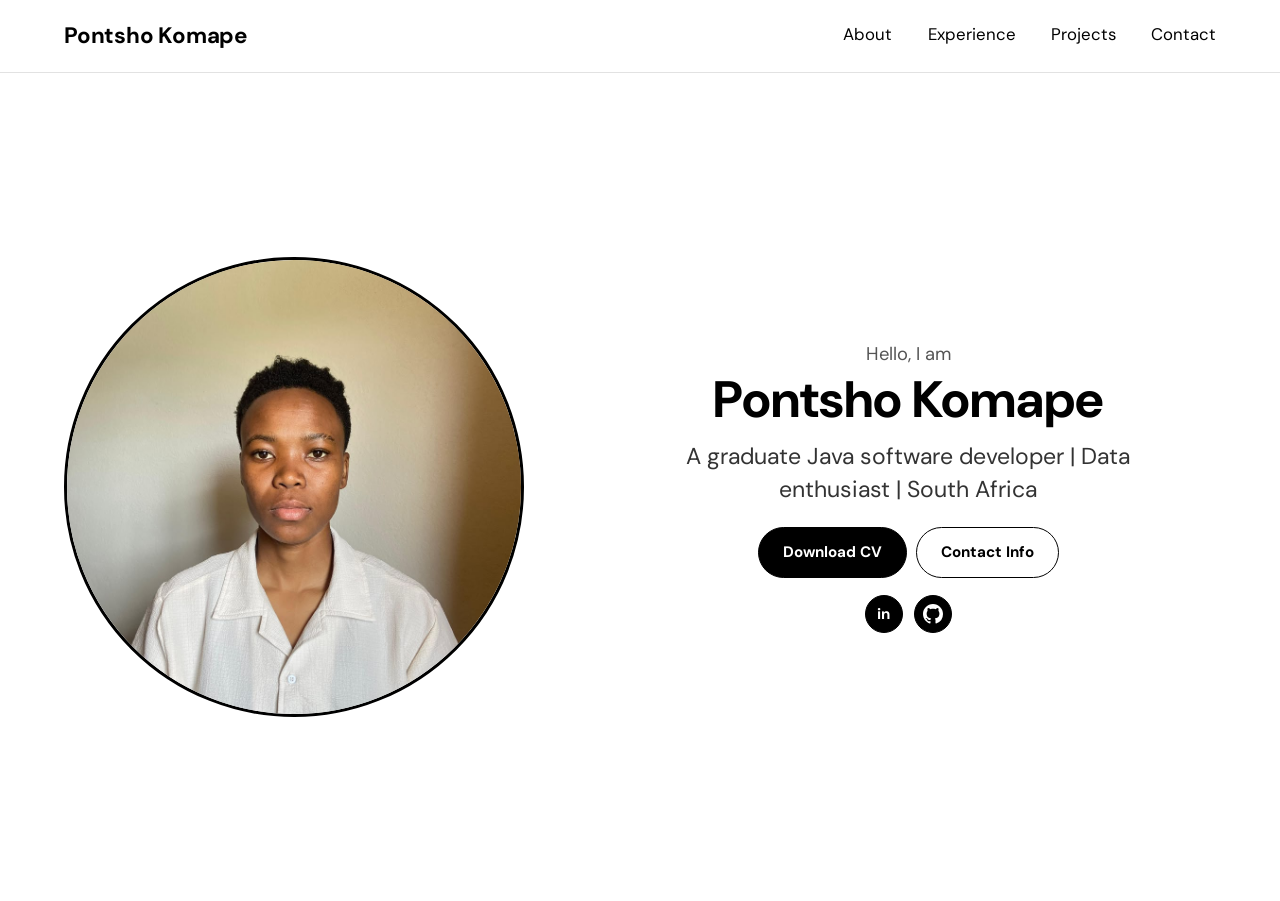
==== index.html @ f1bb5bcd "Add home page" ====
<!DOCTYPE html>
<html lang="en">
<head>
<meta charset="utf-8">
<meta name="viewport" content="width=device-width, initial-scale=1">
<title>Pontsho Komape | Graduate Java Software Developer</title>
<link rel="preconnect" href="https://fonts.googleapis.com">
<link rel="preconnect" href="https://fonts.gstatic.com" crossorigin>
<link href="https://fonts.googleapis.com/css2?family=DM+Sans:wght@400;500;700&display=swap" rel="stylesheet">
<link rel="stylesheet" href="css/style.css">
</head>
<body>

<header class="site-header">
  <div class="bar">
    <a class="logo" href="index.html">Pontsho Komape</a>

    <button class="burger" aria-label="Open menu" aria-expanded="false" aria-controls="nav">
      <span></span><span></span><span></span>
    </button>

    <nav id="nav" class="nav">
      <a href="about.html">About</a>
      <a href="experience.html">Experience</a>
      <a href="projects.html">Projects</a>
      <a href="contact.html">Contact</a>
    </nav>
  </div>
</header>

<main class="hero">
  <div class="hero-photo">
    <img src="images/portfoliohomepage.jpeg" alt="Portrait of Pontsho Komape" data-fallback>
  </div>

  <div class="hero-text">
    <p class="hello">Hello, I am</p>
    <h1>Pontsho Komape</h1>
    <p class="role">A graduate Java software developer | Data enthusiast | South Africa</p>

    <div class="actions">
      <a class="btn solid" href="cv/Pontsho-Komape-CV.pdf" download>Download CV</a>
      <a class="btn line" href="contact.html">Contact Info</a>
    </div>

    <div class="social">
      <a href="https://www.linkedin.com/in/YOUR-LINKEDIN" aria-label="LinkedIn">in</a>
      <a href="https://github.com/YOUR-GITHUB" aria-label="GitHub">
        <svg viewBox="0 0 16 16" aria-hidden="true"><path d="M8 0C3.58 0 0 3.58 0 8c0 3.54 2.29 6.53 5.47 7.59.4.07.55-.17.55-.38 0-.19-.01-.82-.01-1.49-2.01.37-2.53-.49-2.69-.94-.09-.23-.48-.94-.82-1.13-.28-.15-.68-.52-.01-.53.63-.01 1.08.58 1.23.82.72 1.21 1.87.87 2.33.66.07-.52.28-.87.51-1.07-1.78-.2-3.64-.89-3.64-3.95 0-.87.31-1.59.82-2.15-.08-.2-.36-1.02.08-2.12 0 0 .67-.21 2.2.82.64-.18 1.32-.27 2-.27.68 0 1.36.09 2 .27 1.53-1.04 2.2-.82 2.2-.82.44 1.1.16 1.92.08 2.12.51.56.82 1.27.82 2.15 0 3.07-1.87 3.75-3.65 3.95.29.25.54.73.54 1.48 0 1.07-.01 1.93-.01 2.2 0 .21.15.46.55.38A8.013 8.013 0 0016 8c0-4.42-3.58-8-8-8z"/></svg>
      </a>
    </div>
  </div>
</main>

<script src="js/main.js"></script>
</body>
</html>
---- css/style.css ----
:root{
  --black:#000;
  --white:#fff;
  --grey:#555;
  --line:#e2e2e2;
  --font:"DM Sans",system-ui,-apple-system,"Segoe UI",sans-serif;
  --header-h:72px;
}
*{box-sizing:border-box;margin:0;padding:0}
body{font-family:var(--font);color:var(--black);background:var(--white);line-height:1.5}
a{color:inherit}
:focus-visible{outline:2px solid var(--black);outline-offset:3px}

/*  Header*/

.site-header{background:var(--white);border-bottom:1px solid var(--line);position:relative;z-index:20}
.bar{height:var(--header-h);padding:0 clamp(1.25rem,5vw,4rem);display:flex;align-items:center;justify-content:space-between}
.logo{font-size:1.4rem;font-weight:700;text-decoration:none;letter-spacing:-.01em}
.nav{display:flex;gap:2.2rem}
.nav a{text-decoration:none;font-size:1.05rem;padding:.3rem 0;border-bottom:2px solid transparent}
.nav a:hover,.nav a[aria-current="page"]{border-bottom-color:var(--black)}

/* hamburger (hidden on desktop) */

.burger{display:none;width:44px;height:44px;background:none;border:0;cursor:pointer;
  flex-direction:column;justify-content:center;align-items:center;gap:6px}
.burger span{display:block;width:26px;height:2.5px;background:var(--black);border-radius:2px;
  transition:transform .25s,opacity .2s}
.burger[aria-expanded="true"] span:nth-child(1){transform:translateY(8.5px) rotate(45deg)}
.burger[aria-expanded="true"] span:nth-child(2){opacity:0}
.burger[aria-expanded="true"] span:nth-child(3){transform:translateY(-8.5px) rotate(-45deg)}

/* Hero */
/* phones: photo and text stay side by side, photo small at the top right */
.hero{
  display:flex;flex-direction:row-reverse;align-items:flex-start;justify-content:space-between;
  gap:1rem;padding:2rem clamp(1.25rem,5vw,4rem) 3rem;
}
.hero-photo{flex:0 0 clamp(92px,27vw,130px)}
.hero-photo img,.photo-fallback{
  display:block;width:100%;aspect-ratio:1;border-radius:50%;
  object-fit:cover;object-position:50% 20%;
  border:2px solid var(--black);
}

.photo-fallback{display:grid;place-items:center;font-size:2rem;font-weight:700;background:#f2f2f2}

.hero-text{flex:1;min-width:0;text-align:left}
.hello{color:var(--grey);font-size:clamp(.85rem,3vw,1.1rem)}
.hero h1{font-size:clamp(1.7rem,7.5vw,3rem);font-weight:700;line-height:1.1;margin:.25rem 0 .7rem}
.role{color:#333;font-size:clamp(.85rem,3.2vw,1.35rem);line-height:1.45}

.actions{display:flex;flex-wrap:wrap;gap:.6rem;margin-top:1.3rem}
.btn{display:inline-block;text-decoration:none;font-weight:700;font-size:.85rem;
  padding:.7rem 1.2rem;border:1.5px solid var(--black);border-radius:999px;
  transition:background .2s,color .2s}
.btn.solid{background:var(--black);color:var(--white)}
.btn.solid:hover{background:var(--white);color:var(--black)}
.btn.line{background:var(--white);color:var(--black)}
.btn.line:hover{background:var(--black);color:var(--white)}

.social{display:flex;gap:.7rem;margin-top:1.1rem}
.social a{width:38px;height:38px;border-radius:50%;background:var(--black);color:var(--white);
  display:grid;place-items:center;font-weight:700;font-size:.95rem;text-decoration:none;
  border:1.5px solid var(--black);transition:background .2s,color .2s}
.social a:hover{background:var(--white);color:var(--black)}
.social svg{width:20px;height:20px;fill:currentColor}

/* Tablet and desktop: big photo left, centred text right */
@media (min-width:768px){
  .hero{flex-direction:row;align-items:center;justify-content:center;gap:clamp(2rem,6vw,6rem);
    min-height:calc(100vh - var(--header-h));padding:2rem clamp(1.25rem,5vw,4rem)}
  .hero-photo{flex:0 0 clamp(280px,36vw,460px)}
  .hero-photo img,.photo-fallback{border-width:3px}
  .hero-text{text-align:center}
  .hello{font-size:1.15rem}
  .hero h1{font-size:clamp(2.2rem,4vw,3.4rem)}
  .role{font-size:clamp(1.1rem,1.8vw,1.6rem);max-width:30ch;margin-inline:auto}
  .actions,.social{justify-content:center}
  .btn{font-size:.95rem;padding:.8rem 1.5rem}
}

/* ---------- Phones: hamburger menu ---------- */
@media (max-width:767px){
  :root{--header-h:64px}
  .logo{font-size:1.2rem}
  .burger{display:flex}
  .nav{
    display:none;position:absolute;top:var(--header-h);left:0;right:0;
    flex-direction:column;gap:0;background:var(--white);
    border-bottom:1px solid var(--black);padding:.4rem clamp(1.25rem,5vw,4rem) 1rem;
  }
  .nav.open{display:flex}
  .nav a{padding:.9rem 0;border-bottom:1px solid var(--line);font-size:1.1rem}
  .nav a:last-child{border-bottom:0}
}

@media (prefers-reduced-motion:reduce){*{transition:none!important}}
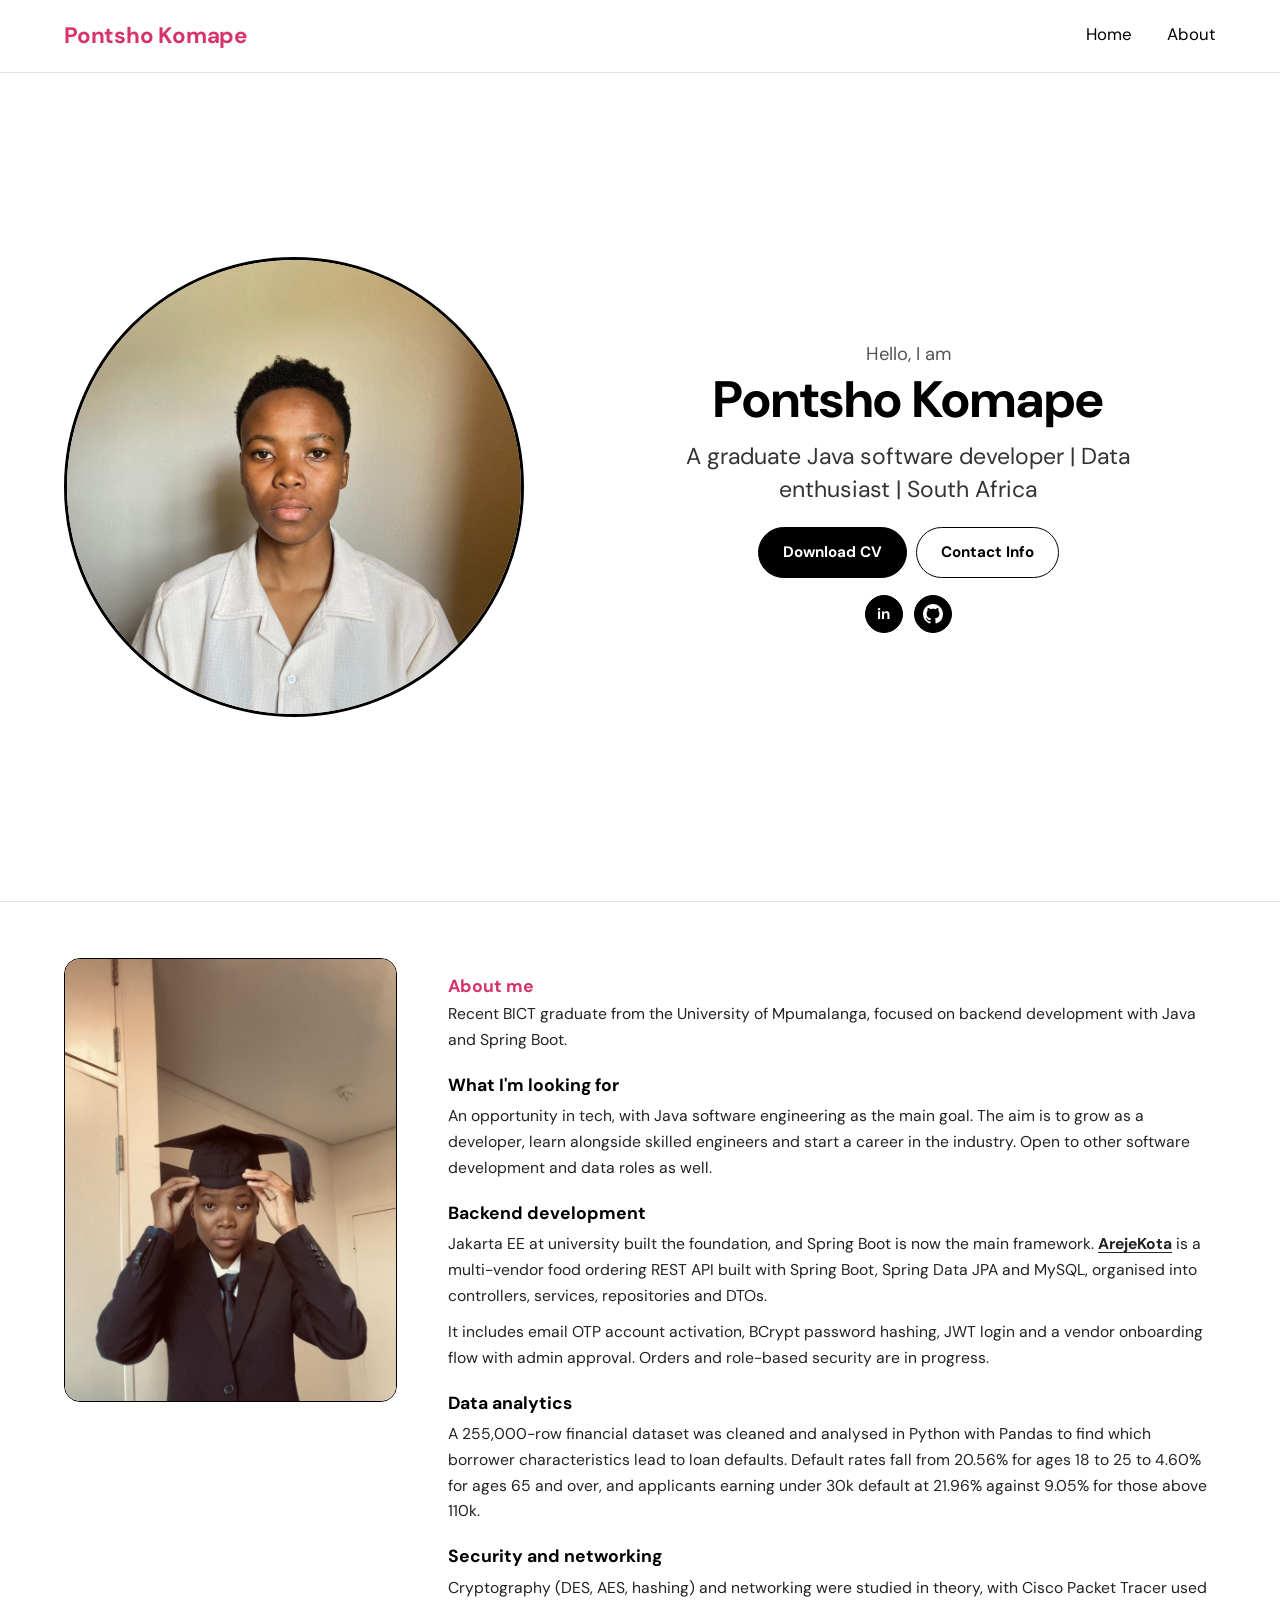
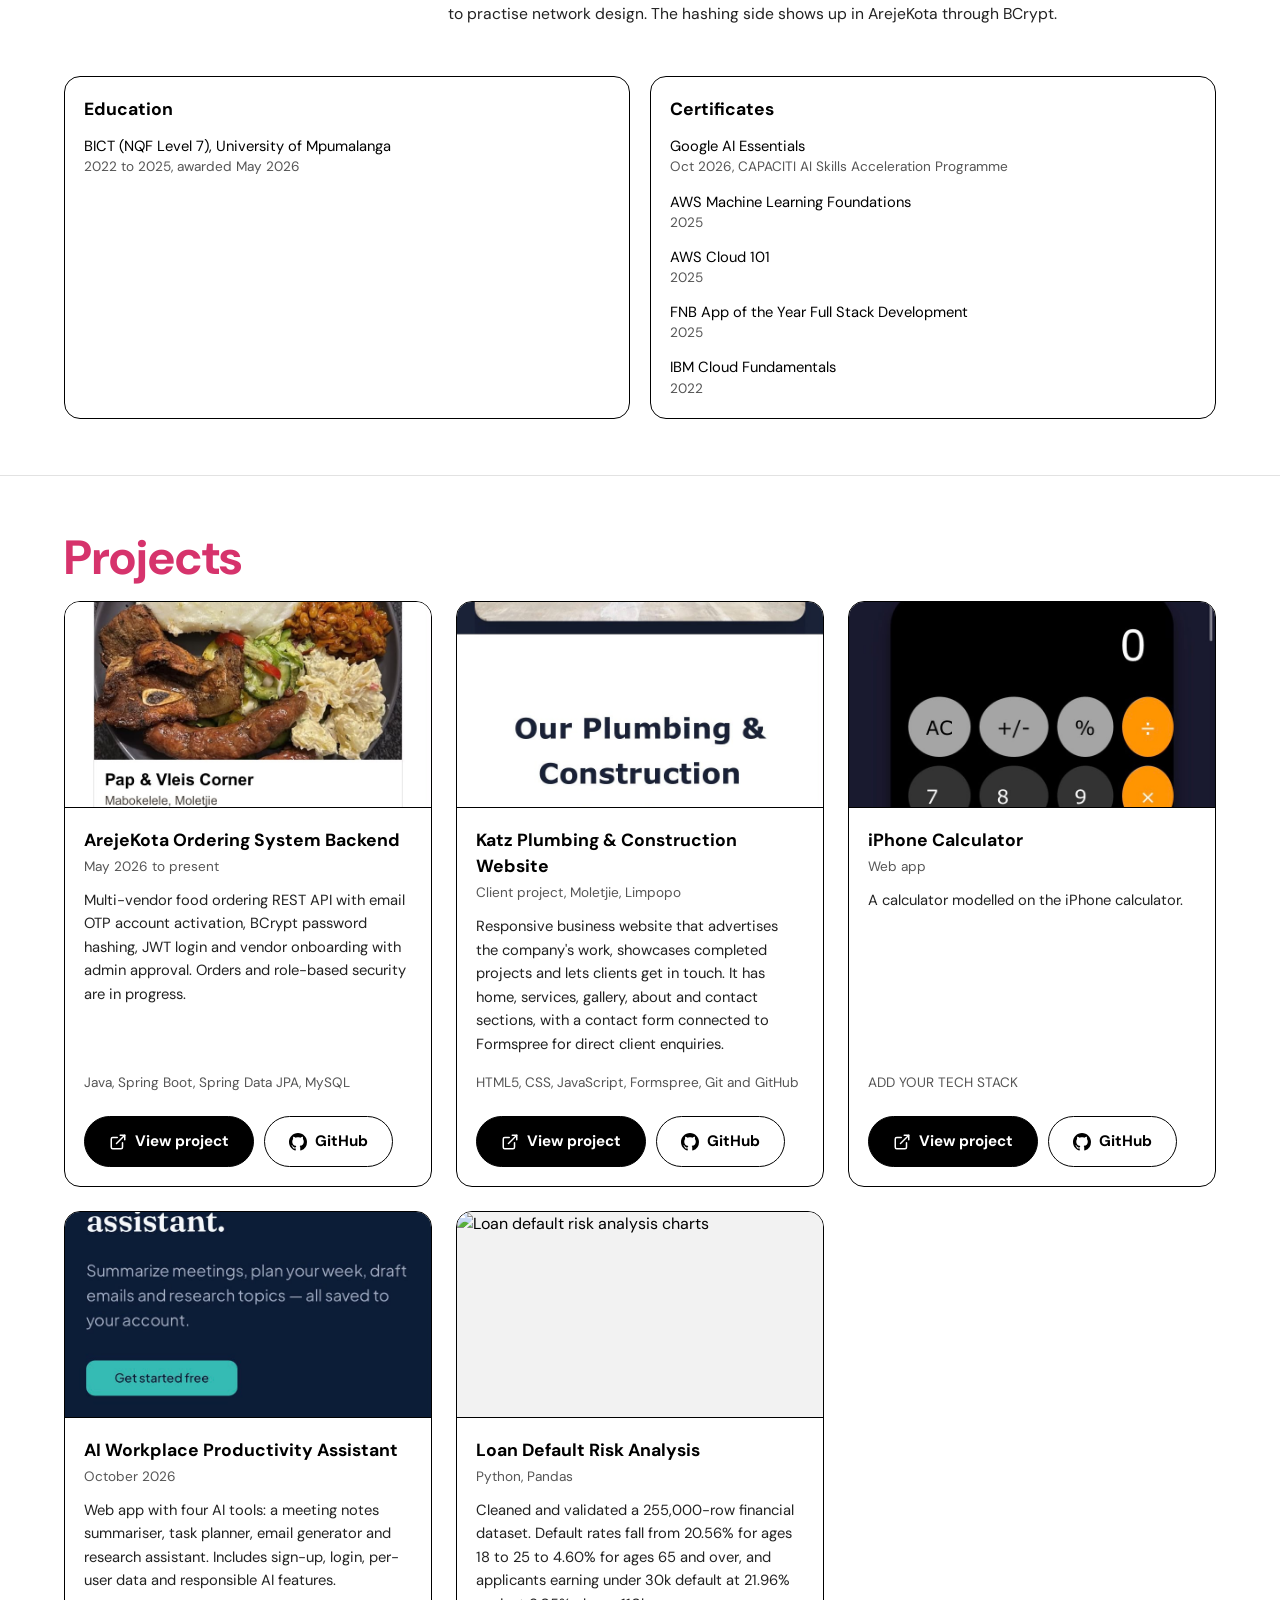
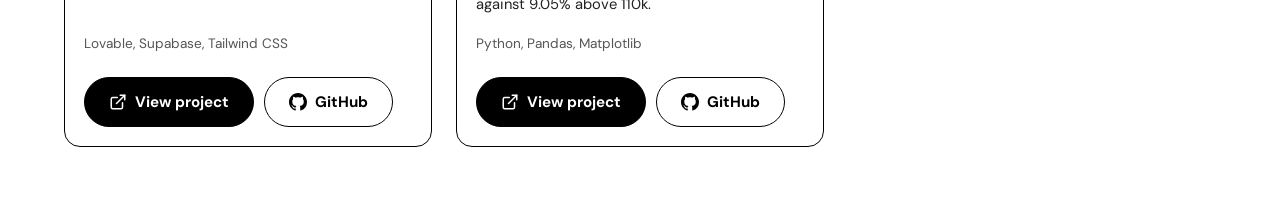
==== commit 02e13d25: "Add About, Projects and Skills sections to the portfolio" ====
--- a/index.html
+++ b/index.html
@@ -13,45 +13,199 @@
 
 <header class="site-header">
   <div class="bar">
-    <a class="logo" href="index.html">Pontsho Komape</a>
+    <a class="logo" href="#home">Pontsho Komape</a>
 
     <button class="burger" aria-label="Open menu" aria-expanded="false" aria-controls="nav">
       <span></span><span></span><span></span>
     </button>
 
     <nav id="nav" class="nav">
-      <a href="about.html">About</a>
-      <a href="experience.html">Experience</a>
-      <a href="projects.html">Projects</a>
-      <a href="contact.html">Contact</a>
+      <a href="#home">Home</a>
+      <a href="#about">About</a>
     </nav>
   </div>
 </header>
 
-<main class="hero">
-  <div class="hero-photo">
-    <img src="images/portfoliohomepage.jpeg" alt="Portrait of Pontsho Komape" data-fallback>
-  </div>
-
-  <div class="hero-text">
-    <p class="hello">Hello, I am</p>
-    <h1>Pontsho Komape</h1>
-    <p class="role">A graduate Java software developer | Data enthusiast | South Africa</p>
-
-    <div class="actions">
-      <a class="btn solid" href="cv/Pontsho-Komape-CV.pdf" download>Download CV</a>
-      <a class="btn line" href="contact.html">Contact Info</a>
-    </div>
-
-    <div class="social">
-      <a href="https://www.linkedin.com/in/YOUR-LINKEDIN" aria-label="LinkedIn">in</a>
-      <a href="https://github.com/YOUR-GITHUB" aria-label="GitHub">
-        <svg viewBox="0 0 16 16" aria-hidden="true"><path d="M8 0C3.58 0 0 3.58 0 8c0 3.54 2.29 6.53 5.47 7.59.4.07.55-.17.55-.38 0-.19-.01-.82-.01-1.49-2.01.37-2.53-.49-2.69-.94-.09-.23-.48-.94-.82-1.13-.28-.15-.68-.52-.01-.53.63-.01 1.08.58 1.23.82.72 1.21 1.87.87 2.33.66.07-.52.28-.87.51-1.07-1.78-.2-3.64-.89-3.64-3.95 0-.87.31-1.59.82-2.15-.08-.2-.36-1.02.08-2.12 0 0 .67-.21 2.2.82.64-.18 1.32-.27 2-.27.68 0 1.36.09 2 .27 1.53-1.04 2.2-.82 2.2-.82.44 1.1.16 1.92.08 2.12.51.56.82 1.27.82 2.15 0 3.07-1.87 3.75-3.65 3.95.29.25.54.73.54 1.48 0 1.07-.01 1.93-.01 2.2 0 .21.15.46.55.38A8.013 8.013 0 0016 8c0-4.42-3.58-8-8-8z"/></svg>
-      </a>
-    </div>
-  </div>
+<main>
+
+  <section id="home" class="hero">
+    <div class="hero-photo">
+      <img src="images/portfoliohomepage.jpeg" alt="Portrait of Pontsho Komape" data-fallback>
+    </div>
+
+    <div class="hero-text">
+      <p class="hello">Hello, I am</p>
+      <h1>Pontsho Komape</h1>
+      <p class="role">A graduate Java software developer | Data enthusiast | South Africa</p>
+
+      <div class="actions">
+        <a class="btn solid" href="cv/Pontsho-Komape-CV.pdf" download>Download CV</a>
+        <a class="btn line" href="mailto:pontshotizzy1@gmail.com">Contact Info</a>
+      </div>
+
+      <div class="social">
+        <a href="https://www.linkedin.com/in/pontsho-rouwen-komape-564748355" aria-label="LinkedIn">in</a>
+        <a href="https://github.com/Komape-Pontsho-Rouwen" aria-label="GitHub">
+          <svg viewBox="0 0 16 16" aria-hidden="true"><path d="M8 0C3.58 0 0 3.58 0 8c0 3.54 2.29 6.53 5.47 7.59.4.07.55-.17.55-.38 0-.19-.01-.82-.01-1.49-2.01.37-2.53-.49-2.69-.94-.09-.23-.48-.94-.82-1.13-.28-.15-.68-.52-.01-.53.63-.01 1.08.58 1.23.82.72 1.21 1.87.87 2.33.66.07-.52.28-.87.51-1.07-1.78-.2-3.64-.89-3.64-3.95 0-.87.31-1.59.82-2.15-.08-.2-.36-1.02.08-2.12 0 0 .67-.21 2.2.82.64-.18 1.32-.27 2-.27.68 0 1.36.09 2 .27 1.53-1.04 2.2-.82 2.2-.82.44 1.1.16 1.92.08 2.12.51.56.82 1.27.82 2.15 0 3.07-1.87 3.75-3.65 3.95.29.25.54.73.54 1.48 0 1.07-.01 1.93-.01 2.2 0 .21.15.46.55.38A8.013 8.013 0 0016 8c0-4.42-3.58-8-8-8z"/></svg>
+        </a>
+      </div>
+    </div>
+  </section>
+
+  <section id="about" class="section">
+    <div class="about">
+      <div class="about-photo">
+        <img src="images/aboutmeimage.jpeg" alt="Pontsho Komape in graduation attire" data-fallback>
+      </div>
+
+      <div class="about-text">
+        <h2 class="section-title">About me</h2>
+        <p>Recent BICT graduate from the University of Mpumalanga, focused on backend development with Java and Spring Boot.</p>
+
+        <h3>What I'm looking for</h3>
+        <p>An opportunity in tech, with Java software engineering as the main goal. The aim is to grow as a developer, learn alongside skilled engineers and start a career in the industry. Open to other software development and data roles as well.</p>
+
+        <h3>Backend development</h3>
+        <p>Jakarta EE at university built the foundation, and Spring Boot is now the main framework. <a href="https://github.com/Komape-Pontsho-Rouwen/ArejeKota-backend">ArejeKota</a> is a multi-vendor food ordering REST API built with Spring Boot, Spring Data JPA and MySQL, organised into controllers, services, repositories and DTOs.</p>
+        <p>It includes email OTP account activation, BCrypt password hashing, JWT login and a vendor onboarding flow with admin approval. Orders and role-based security are in progress.</p>
+
+        <h3>Data analytics</h3>
+        <p>A 255,000-row financial dataset was cleaned and analysed in Python with Pandas to find which borrower characteristics lead to loan defaults. Default rates fall from 20.56% for ages 18 to 25 to 4.60% for ages 65 and over, and applicants earning under 30k default at 21.96% against 9.05% for those above 110k.</p>
+
+        <h3>Security and networking</h3>
+        <p>Cryptography (DES, AES, hashing) and networking were studied in theory, with Cisco Packet Tracer used to practise network design. The hashing side shows up in ArejeKota through BCrypt.</p>
+      </div>
+    </div>
+
+    <div class="boxes">
+      <div class="box">
+        <h3>Education</h3>
+        <ul>
+          <li>BICT (NQF Level 7), University of Mpumalanga<span>2022 to 2025, awarded May 2026</span></li>
+        </ul>
+      </div>
+      <div class="box">
+        <h3>Certificates</h3>
+        <ul>
+          <li>Google AI Essentials<span>Oct 2026, CAPACITI AI Skills Acceleration Programme</span></li>
+          <li>AWS Machine Learning Foundations<span>2025</span></li>
+          <li>AWS Cloud 101<span>2025</span></li>
+          <li>FNB App of the Year Full Stack Development<span>2025</span></li>
+          <li>IBM Cloud Fundamentals<span>2022</span></li>
+        </ul>
+      </div>
+    </div>
+  </section>
+
+
+    <section id="projects" class="section">
+    <h2 class="section-title">Projects</h2>
+    <div class="project-grid">
+
+      <article class="project">
+        <img class="project-shot" src="images/arejekota.jpeg" alt="ArejeKota Ordering System API">
+        <div class="project-body">
+          <h3>ArejeKota Ordering System Backend</h3>
+          <p class="meta">May 2026 to present</p>
+          <p>Multi-vendor food ordering REST API with email OTP account activation, BCrypt password hashing, JWT login and vendor onboarding with admin approval. Orders and role-based security are in progress.</p>
+          <p class="stack">Java, Spring Boot, Spring Data JPA, MySQL</p>
+          <div class="project-links">
+            <a class="btn solid" href="https://komape-pontsho-rouwen.github.io/ArejeKota-frontend/">
+              <svg viewBox="0 0 24 24" fill="none" stroke="currentColor" stroke-width="2" stroke-linecap="round" stroke-linejoin="round" aria-hidden="true"><path d="M18 13v6a2 2 0 0 1-2 2H5a2 2 0 0 1-2-2V8a2 2 0 0 1 2-2h6"/><polyline points="15 3 21 3 21 9"/><line x1="10" y1="14" x2="21" y2="3"/></svg>
+              View project
+            </a>
+            <a class="btn line" href="https://github.com/Komape-Pontsho-Rouwen/ArejeKota-backend">
+              <svg viewBox="0 0 16 16" fill="currentColor" aria-hidden="true"><path d="M8 0C3.58 0 0 3.58 0 8c0 3.54 2.29 6.53 5.47 7.59.4.07.55-.17.55-.38 0-.19-.01-.82-.01-1.49-2.01.37-2.53-.49-2.69-.94-.09-.23-.48-.94-.82-1.13-.28-.15-.68-.52-.01-.53.63-.01 1.08.58 1.23.82.72 1.21 1.87.87 2.33.66.07-.52.28-.87.51-1.07-1.78-.2-3.64-.89-3.64-3.95 0-.87.31-1.59.82-2.15-.08-.2-.36-1.02.08-2.12 0 0 .67-.21 2.2.82.64-.18 1.32-.27 2-.27.68 0 1.36.09 2 .27 1.53-1.04 2.2-.82 2.2-.82.44 1.1.16 1.92.08 2.12.51.56.82 1.27.82 2.15 0 3.07-1.87 3.75-3.65 3.95.29.25.54.73.54 1.48 0 1.07-.01 1.93-.01 2.2 0 .21.15.46.55.38A8.013 8.013 0 0016 8c0-4.42-3.58-8-8-8z"/></svg>
+              GitHub
+            </a>
+          </div>
+        </div>
+      </article>
+
+      <article class="project">
+        <img class="project-shot" src="images/katzplumbing.jpeg" alt="Katz Plumbing and Construction website">
+        <div class="project-body">
+          <h3>Katz Plumbing &amp; Construction Website</h3>
+          <p class="meta">Client project, Moletjie, Limpopo</p>
+          <p>Responsive business website that advertises the company's work, showcases completed projects and lets clients get in touch. It has home, services, gallery, about and contact sections, with a contact form connected to Formspree for direct client enquiries.</p>
+          <p class="stack">HTML5, CSS, JavaScript, Formspree, Git and GitHub</p>
+          <div class="project-links">
+            <a class="btn solid" href="https://komape-pontsho-rouwen.github.io/KPC/">
+              <svg viewBox="0 0 24 24" fill="none" stroke="currentColor" stroke-width="2" stroke-linecap="round" stroke-linejoin="round" aria-hidden="true"><path d="M18 13v6a2 2 0 0 1-2 2H5a2 2 0 0 1-2-2V8a2 2 0 0 1 2-2h6"/><polyline points="15 3 21 3 21 9"/><line x1="10" y1="14" x2="21" y2="3"/></svg>
+              View project
+            </a>
+            <a class="btn line" href="https://github.com/Komape-Pontsho-Rouwen/KPC">
+              <svg viewBox="0 0 16 16" fill="currentColor" aria-hidden="true"><path d="M8 0C3.58 0 0 3.58 0 8c0 3.54 2.29 6.53 5.47 7.59.4.07.55-.17.55-.38 0-.19-.01-.82-.01-1.49-2.01.37-2.53-.49-2.69-.94-.09-.23-.48-.94-.82-1.13-.28-.15-.68-.52-.01-.53.63-.01 1.08.58 1.23.82.72 1.21 1.87.87 2.33.66.07-.52.28-.87.51-1.07-1.78-.2-3.64-.89-3.64-3.95 0-.87.31-1.59.82-2.15-.08-.2-.36-1.02.08-2.12 0 0 .67-.21 2.2.82.64-.18 1.32-.27 2-.27.68 0 1.36.09 2 .27 1.53-1.04 2.2-.82 2.2-.82.44 1.1.16 1.92.08 2.12.51.56.82 1.27.82 2.15 0 3.07-1.87 3.75-3.65 3.95.29.25.54.73.54 1.48 0 1.07-.01 1.93-.01 2.2 0 .21.15.46.55.38A8.013 8.013 0 0016 8c0-4.42-3.58-8-8-8z"/></svg>
+              GitHub
+            </a>
+          </div>
+        </div>
+      </article>
+
+      <article class="project">
+        <img class="project-shot" src="images/iphoneclone.jpeg" alt="iPhone-style calculator">
+        <div class="project-body">
+          <h3>iPhone Calculator</h3>
+          <p class="meta">Web app</p>
+          <p>A calculator modelled on the iPhone calculator.</p>
+          <p class="stack">ADD YOUR TECH STACK</p>
+          <div class="project-links">
+            <a class="btn solid" href=" https://komape-pontsho-rouwen.github.io/iphone-calculator/">
+              <svg viewBox="0 0 24 24" fill="none" stroke="currentColor" stroke-width="2" stroke-linecap="round" stroke-linejoin="round" aria-hidden="true"><path d="M18 13v6a2 2 0 0 1-2 2H5a2 2 0 0 1-2-2V8a2 2 0 0 1 2-2h6"/><polyline points="15 3 21 3 21 9"/><line x1="10" y1="14" x2="21" y2="3"/></svg>
+              View project
+            </a>
+            <a class="btn line" href="https://github.com/Komape-Pontsho-Rouwen/iphone-calculator">
+              <svg viewBox="0 0 16 16" fill="currentColor" aria-hidden="true"><path d="M8 0C3.58 0 0 3.58 0 8c0 3.54 2.29 6.53 5.47 7.59.4.07.55-.17.55-.38 0-.19-.01-.82-.01-1.49-2.01.37-2.53-.49-2.69-.94-.09-.23-.48-.94-.82-1.13-.28-.15-.68-.52-.01-.53.63-.01 1.08.58 1.23.82.72 1.21 1.87.87 2.33.66.07-.52.28-.87.51-1.07-1.78-.2-3.64-.89-3.64-3.95 0-.87.31-1.59.82-2.15-.08-.2-.36-1.02.08-2.12 0 0 .67-.21 2.2.82.64-.18 1.32-.27 2-.27.68 0 1.36.09 2 .27 1.53-1.04 2.2-.82 2.2-.82.44 1.1.16 1.92.08 2.12.51.56.82 1.27.82 2.15 0 3.07-1.87 3.75-3.65 3.95.29.25.54.73.54 1.48 0 1.07-.01 1.93-.01 2.2 0 .21.15.46.55.38A8.013 8.013 0 0016 8c0-4.42-3.58-8-8-8z"/></svg>
+              GitHub
+            </a>
+          </div>
+        </div>
+      </article>
+
+      <article class="project">
+        <img class="project-shot" src="images/aiproductivity.jpeg" alt="AI Workplace Productivity Assistant">
+        <div class="project-body">
+          <h3>AI Workplace Productivity Assistant</h3>
+          <p class="meta">October 2026</p>
+          <p>Web app with four AI tools: a meeting notes summariser, task planner, email generator and research assistant. Includes sign-up, login, per-user data and responsible AI features.</p>
+          <p class="stack">Lovable, Supabase, Tailwind CSS</p>
+          <div class="project-links">
+            <a class="btn solid" href="https://aiproductivityassistantbypontsho.lovable.app/">
+              <svg viewBox="0 0 24 24" fill="none" stroke="currentColor" stroke-width="2" stroke-linecap="round" stroke-linejoin="round" aria-hidden="true"><path d="M18 13v6a2 2 0 0 1-2 2H5a2 2 0 0 1-2-2V8a2 2 0 0 1 2-2h6"/><polyline points="15 3 21 3 21 9"/><line x1="10" y1="14" x2="21" y2="3"/></svg>
+              View project
+            </a>
+            <a class="btn line" href="https://github.com/Komape-Pontsho-Rouwen/AI-Workplace-Productivity-Assistant">
+              <svg viewBox="0 0 16 16" fill="currentColor" aria-hidden="true"><path d="M8 0C3.58 0 0 3.58 0 8c0 3.54 2.29 6.53 5.47 7.59.4.07.55-.17.55-.38 0-.19-.01-.82-.01-1.49-2.01.37-2.53-.49-2.69-.94-.09-.23-.48-.94-.82-1.13-.28-.15-.68-.52-.01-.53.63-.01 1.08.58 1.23.82.72 1.21 1.87.87 2.33.66.07-.52.28-.87.51-1.07-1.78-.2-3.64-.89-3.64-3.95 0-.87.31-1.59.82-2.15-.08-.2-.36-1.02.08-2.12 0 0 .67-.21 2.2.82.64-.18 1.32-.27 2-.27.68 0 1.36.09 2 .27 1.53-1.04 2.2-.82 2.2-.82.44 1.1.16 1.92.08 2.12.51.56.82 1.27.82 2.15 0 3.07-1.87 3.75-3.65 3.95.29.25.54.73.54 1.48 0 1.07-.01 1.93-.01 2.2 0 .21.15.46.55.38A8.013 8.013 0 0016 8c0-4.42-3.58-8-8-8z"/></svg>
+              GitHub
+            </a>
+          </div>
+        </div>
+      </article>
+
+      <article class="project">
+        <img class="project-shot" src="images/loan-analysis.png" alt="Loan default risk analysis charts">
+        <div class="project-body">
+          <h3>Loan Default Risk Analysis</h3>
+          <p class="meta">Python, Pandas</p>
+          <p>Cleaned and validated a 255,000-row financial dataset. Default rates fall from 20.56% for ages 18 to 25 to 4.60% for ages 65 and over, and applicants earning under 30k default at 21.96% against 9.05% above 110k.</p>
+          <p class="stack">Python, Pandas, Matplotlib</p>
+          <div class="project-links">
+            <a class="btn solid" href="https://YOUR-LOAN-ANALYSIS-LINK">
+              <svg viewBox="0 0 24 24" fill="none" stroke="currentColor" stroke-width="2" stroke-linecap="round" stroke-linejoin="round" aria-hidden="true"><path d="M18 13v6a2 2 0 0 1-2 2H5a2 2 0 0 1-2-2V8a2 2 0 0 1 2-2h6"/><polyline points="15 3 21 3 21 9"/><line x1="10" y1="14" x2="21" y2="3"/></svg>
+              View project
+            </a>
+            <a class="btn line" href="https://github.com/Komape-Pontsho-Rouwen/YOUR-LOAN-REPO">
+              <svg viewBox="0 0 16 16" fill="currentColor" aria-hidden="true"><path d="M8 0C3.58 0 0 3.58 0 8c0 3.54 2.29 6.53 5.47 7.59.4.07.55-.17.55-.38 0-.19-.01-.82-.01-1.49-2.01.37-2.53-.49-2.69-.94-.09-.23-.48-.94-.82-1.13-.28-.15-.68-.52-.01-.53.63-.01 1.08.58 1.23.82.72 1.21 1.87.87 2.33.66.07-.52.28-.87.51-1.07-1.78-.2-3.64-.89-3.64-3.95 0-.87.31-1.59.82-2.15-.08-.2-.36-1.02.08-2.12 0 0 .67-.21 2.2.82.64-.18 1.32-.27 2-.27.68 0 1.36.09 2 .27 1.53-1.04 2.2-.82 2.2-.82.44 1.1.16 1.92.08 2.12.51.56.82 1.27.82 2.15 0 3.07-1.87 3.75-3.65 3.95.29.25.54.73.54 1.48 0 1.07-.01 1.93-.01 2.2 0 .21.15.46.55.38A8.013 8.013 0 0016 8c0-4.42-3.58-8-8-8z"/></svg>
+              GitHub
+            </a>
+          </div>
+        </div>
+      </article>
+
+    </div>
+  </section>
 </main>
-
-<script src="js/main.js"></script>
 </body>
-</html>+</html>
+
+    
--- a/css/style.css
+++ b/css/style.css
@@ -2,6 +2,7 @@
   --black:#000;
   --white:#fff;
   --grey:#555;
+   --pink:#d6336c;
   --line:#e2e2e2;
   --font:"DM Sans",system-ui,-apple-system,"Segoe UI",sans-serif;
   --header-h:72px;
@@ -15,10 +16,10 @@
 
 .site-header{background:var(--white);border-bottom:1px solid var(--line);position:relative;z-index:20}
 .bar{height:var(--header-h);padding:0 clamp(1.25rem,5vw,4rem);display:flex;align-items:center;justify-content:space-between}
-.logo{font-size:1.4rem;font-weight:700;text-decoration:none;letter-spacing:-.01em}
+.logo{font-size:1.4rem;font-weight:700;text-decoration:none;letter-spacing:-.01em;color:var(--pink)}
 .nav{display:flex;gap:2.2rem}
 .nav a{text-decoration:none;font-size:1.05rem;padding:.3rem 0;border-bottom:2px solid transparent}
-.nav a:hover,.nav a[aria-current="page"]{border-bottom-color:var(--black)}
+.nav a:hover,.nav a[aria-current="page"]{color:var(--pink);border-bottom-color:var(--pink)}
 
 /* hamburger (hidden on desktop) */
 
@@ -30,8 +31,8 @@
 .burger[aria-expanded="true"] span:nth-child(2){opacity:0}
 .burger[aria-expanded="true"] span:nth-child(3){transform:translateY(-8.5px) rotate(-45deg)}
 
-/* Hero */
-/* phones: photo and text stay side by side, photo small at the top right */
+/* Hero -- phones: photo and text stay side by side, photo small at the top right */
+
 .hero{
   display:flex;flex-direction:row-reverse;align-items:flex-start;justify-content:space-between;
   gap:1rem;padding:2rem clamp(1.25rem,5vw,4rem) 3rem;
@@ -67,6 +68,7 @@
 .social svg{width:20px;height:20px;fill:currentColor}
 
 /* Tablet and desktop: big photo left, centred text right */
+
 @media (min-width:768px){
   .hero{flex-direction:row;align-items:center;justify-content:center;gap:clamp(2rem,6vw,6rem);
     min-height:calc(100vh - var(--header-h));padding:2rem clamp(1.25rem,5vw,4rem)}
@@ -80,7 +82,8 @@
   .btn{font-size:.95rem;padding:.8rem 1.5rem}
 }
 
-/* ---------- Phones: hamburger menu ---------- */
+/* Phones hamburger menu  */
+
 @media (max-width:767px){
   :root{--header-h:64px}
   .logo{font-size:1.2rem}
@@ -95,4 +98,161 @@
   .nav a:last-child{border-bottom:0}
 }
 
-@media (prefers-reduced-motion:reduce){*{transition:none!important}}+@media (prefers-reduced-motion:reduce){*{transition:none!important}}
+
+
+.page{max-width:1100px;margin:0 auto;padding:2rem clamp(1.25rem,5vw,4rem) 3rem}
+.page-title{font-size:clamp(1.8rem,6vw,3rem);font-weight:700;line-height:1.1;margin-bottom:1.5rem}
+
+.about{display:flex;flex-direction:row-reverse;align-items:flex-start;gap:1rem}
+.about-photo{flex:0 0 clamp(92px,27vw,130px)}
+.about-photo img,.about-photo .photo-fallback{
+  display:block;width:100%;aspect-ratio:3/4;object-fit:cover;object-position:50% 20%;
+  border-radius:12px;border:1.5px solid var(--black);
+}
+.about-photo .photo-fallback{background:#f2f2f2;font-size:1.4rem}
+
+.about-text{flex:1;min-width:0}
+.about-text .page-title{margin-bottom:1rem}
+.about-text p{font-size:.9rem;line-height:1.6;color:#222;margin-bottom:.6rem}
+.about-text h2{font-size:1rem;font-weight:700;margin:1.1rem 0 .3rem}
+.about-text a{font-weight:700;text-decoration:underline;text-underline-offset:3px}
+.about-text a:hover{text-decoration-thickness:2px}
+
+.about-boxes{display:grid;grid-template-columns:1fr 1fr;gap:1.2rem;margin-top:2.5rem}
+.box{border:1.5px solid var(--black);border-radius:16px;padding:1.2rem}
+.box h3{font-size:1.1rem;font-weight:700;margin-bottom:.8rem}
+.box ul{list-style:none;display:grid;gap:.8rem}
+.box li{font-size:.92rem}
+.box li span{display:block;color:var(--grey);font-size:.85rem}
+
+.skills-section{margin-top:2.5rem;padding-top:2rem;border-top:1px solid var(--line)}
+.skills-section h2{font-size:1.4rem;font-weight:700}
+.skills{margin-top:1.4rem;display:grid;gap:1.2rem;max-width:720px}
+.skill-top{display:flex;justify-content:space-between;font-weight:700;margin-bottom:.4rem}
+.skill-top span:last-child{font-weight:400;color:var(--grey)}
+.track{height:10px;background:#f1f1f1;border:1.5px solid var(--black);border-radius:999px;overflow:hidden}
+.fill{height:100%;background:var(--pink)}
+
+.site-footer{border-top:1px solid var(--line);padding:1.5rem;text-align:center;color:var(--grey);font-size:.9rem}
+
+@media (min-width:768px){
+  .page{max-width:1280px}
+  .about{flex-direction:row;gap:clamp(2rem,4vw,4rem)}
+  .about-photo{flex:0 0 clamp(260px,26vw,340px)}
+  .about-photo img,.about-photo .photo-fallback{border-radius:16px}
+  .about-text p{font-size:.98rem;line-height:1.65}
+  .about-text h2{font-size:1.1rem;margin:1.2rem 0 .3rem}
+}
+
+@media (max-width:767px){
+  .about-boxes{grid-template-columns:1fr}
+}
+
+/*About Section*/
+
+.section{max-width:1280px;margin:0 auto;padding:3.5rem clamp(1.25rem,5vw,4rem);border-top:1px solid var(--line)}
+.section-title{font-size:clamp(1.8rem,6vw,3rem);font-weight:700;line-height:1.1;margin-bottom:1rem;color:var(--pink)}
+
+.about{display:flex;flex-direction:row-reverse;align-items:flex-start;gap:1rem}
+.about-photo{flex:0 0 clamp(92px,27vw,130px)}
+.about-photo img,.about-photo .photo-fallback{
+  display:block;width:100%;aspect-ratio:3/4;object-fit:cover;object-position:50% 20%;
+  border-radius:12px;border:1.5px solid var(--black);
+}
+.about-photo .photo-fallback{background:#f2f2f2;font-size:1.4rem}
+.about-text{flex:1;min-width:0}
+.about-text p{font-size:.9rem;line-height:1.6;color:#222;margin-bottom:.6rem}
+.about-text h3{font-size:1rem;font-weight:700;margin:1.1rem 0 .3rem}
+.about-text a{font-weight:700;text-decoration:underline;text-underline-offset:3px}
+.about-text a:hover{text-decoration-thickness:2px}
+
+.boxes{display:grid;grid-template-columns:1fr 1fr;gap:1.2rem;margin-top:2.5rem}
+.box{border:1.5px solid var(--black);border-radius:16px;padding:1.2rem}
+.box h3{font-size:1.1rem;font-weight:700;margin-bottom:.8rem}
+.box ul{list-style:none;display:grid;gap:.8rem}
+.box li{font-size:.92rem}
+.box li span{display:block;color:var(--grey);font-size:.85rem}
+
+.project-grid{display:grid;grid-template-columns:repeat(auto-fit,minmax(280px,1fr));gap:1.5rem}
+.project{border:1.5px solid var(--black);border-radius:16px;overflow:hidden;display:flex;flex-direction:column;background:var(--white)}
+.project-shot{display:block;width:100%;aspect-ratio:16/9;object-fit:cover;background:#f2f2f2;border-bottom:1.5px solid var(--black)}
+.project-body{padding:1.2rem;display:flex;flex-direction:column;flex:1}
+.project-body h3{font-size:1.1rem;font-weight:700}
+.project-body .meta{color:var(--grey);font-size:.85rem;margin:.15rem 0 .7rem}
+.project-body p{font-size:.92rem;line-height:1.6;color:#222;margin-bottom:.6rem}
+.project-body .stack{color:var(--grey);font-size:.85rem;margin-top:auto;padding-top:.4rem}
+.project-links{display:flex;flex-wrap:wrap;gap:.6rem;margin-top:.8rem}
+.project-links .btn{display:inline-flex;align-items:center;gap:.5rem}
+.project-links svg{width:18px;height:18px;flex:0 0 auto}
+
+.skills{display:grid;gap:1.2rem;max-width:720px}
+.skill-top{display:flex;justify-content:space-between;font-weight:700;margin-bottom:.4rem}
+.skill-top span:last-child{font-weight:400;color:var(--grey)}
+.track{height:10px;background:#f1f1f1;border:1.5px solid var(--black);border-radius:999px;overflow:hidden}
+.fill{height:100%;background:var(--pink)}
+
+@media (min-width:768px){
+  .about{flex-direction:row;gap:clamp(2rem,4vw,4rem)}
+  .about-photo{flex:0 0 clamp(260px,26vw,340px)}
+  .about-photo img,.about-photo .photo-fallback{border-radius:16px}
+  .about-text p{font-size:.98rem;line-height:1.65}
+  .about-text h3{font-size:1.1rem;margin:1.2rem 0 .3rem}
+}
+
+@media (max-width:767px){
+  .boxes{grid-template-columns:1fr}
+}
+
+.section{max-width:1280px;margin:0 auto;padding:3.5rem clamp(1.25rem,5vw,4rem);border-top:1px solid var(--line)}
+.section-title{font-size:clamp(1.8rem,6vw,3rem);font-weight:700;line-height:1.1;margin-bottom:1rem;color:var(--pink)}
+
+.about{display:flex;flex-direction:row-reverse;align-items:flex-start;gap:1rem}
+.about-photo{flex:0 0 clamp(92px,27vw,130px)}
+.about-photo img,.about-photo .photo-fallback{
+  display:block;width:100%;aspect-ratio:3/4;object-fit:cover;object-position:50% 20%;
+  border-radius:12px;border:1.5px solid var(--black);
+}
+.about-photo .photo-fallback{background:#f2f2f2;font-size:1.4rem}
+.about-text{flex:1;min-width:0}
+.about-text p{font-size:.9rem;line-height:1.6;color:#222;margin-bottom:.6rem}
+.about-text h3{font-size:1rem;font-weight:700;margin:1.1rem 0 .3rem}
+.about-text a{font-weight:700;text-decoration:underline;text-underline-offset:3px}
+.about-text a:hover{text-decoration-thickness:2px}
+
+.boxes{display:grid;grid-template-columns:1fr 1fr;gap:1.2rem;margin-top:2.5rem}
+.box{border:1.5px solid var(--black);border-radius:16px;padding:1.2rem}
+.box h3{font-size:1.1rem;font-weight:700;margin-bottom:.8rem}
+.box ul{list-style:none;display:grid;gap:.8rem}
+.box li{font-size:.92rem}
+.box li span{display:block;color:var(--grey);font-size:.85rem}
+
+.project-grid{display:grid;grid-template-columns:repeat(auto-fit,minmax(280px,1fr));gap:1.5rem}
+.project{border:1.5px solid var(--black);border-radius:16px;overflow:hidden;display:flex;flex-direction:column;background:var(--white)}
+.project-shot{display:block;width:100%;aspect-ratio:16/9;object-fit:cover;background:#f2f2f2;border-bottom:1.5px solid var(--black)}
+.project-body{padding:1.2rem;display:flex;flex-direction:column;flex:1}
+.project-body h3{font-size:1.1rem;font-weight:700}
+.project-body .meta{color:var(--grey);font-size:.85rem;margin:.15rem 0 .7rem}
+.project-body p{font-size:.92rem;line-height:1.6;color:#222;margin-bottom:.6rem}
+.project-body .stack{color:var(--grey);font-size:.85rem;margin-top:auto;padding-top:.4rem}
+.project-links{display:flex;flex-wrap:wrap;gap:.6rem;margin-top:.8rem}
+.project-links .btn{display:inline-flex;align-items:center;gap:.5rem}
+.project-links svg{width:18px;height:18px;flex:0 0 auto}
+
+.skills{display:grid;gap:1.2rem;max-width:720px}
+.skill-top{display:flex;justify-content:space-between;font-weight:700;margin-bottom:.4rem}
+.skill-top span:last-child{font-weight:400;color:var(--grey)}
+.track{height:10px;background:#f1f1f1;border:1.5px solid var(--black);border-radius:999px;overflow:hidden}
+.fill{height:100%;background:var(--pink)}
+
+@media (min-width:768px){
+  .about{flex-direction:row;gap:clamp(2rem,4vw,4rem)}
+  .about-photo{flex:0 0 clamp(260px,26vw,340px)}
+  .about-photo img,.about-photo .photo-fallback{border-radius:16px}
+  .about-text p{font-size:.98rem;line-height:1.65}
+  .about-text h3{font-size:1.1rem;margin:1.2rem 0 .3rem}
+}
+
+@media (max-width:767px){
+  .boxes{grid-template-columns:1fr}
+}
